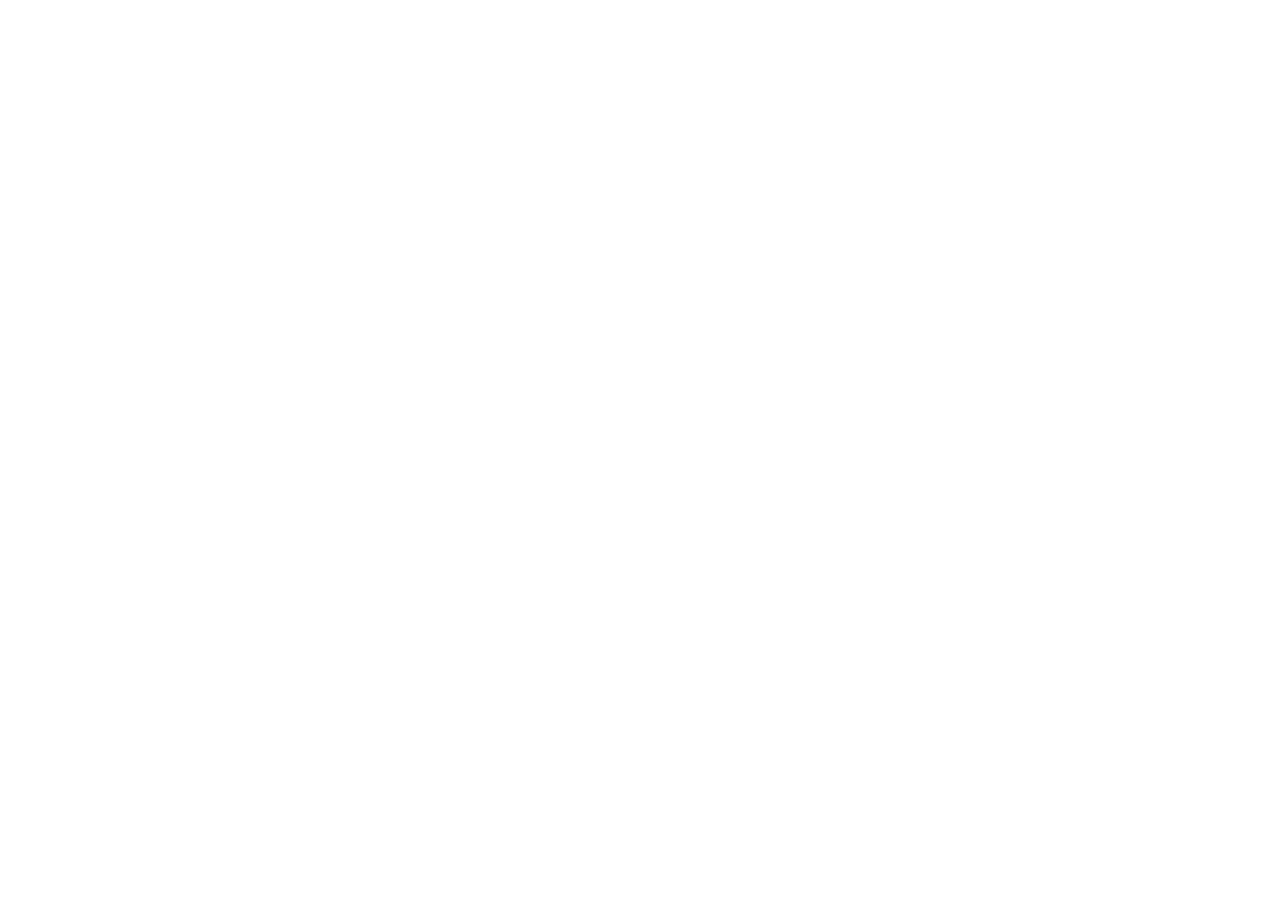
==== index.html @ 466420dc "Initial commit" ====
<!DOCTYPE html>
<html lang="en">
<head>
  <meta charset="UTF-8">
  <title>Star Wars Responsive Challenge</title>

  <!-- Responsive viewport tag, tells small screens that it's responsive -->
  <meta name="viewport" content="width=device-width, initial-scale=1">

  <!-- Normalize.css, a cross-browser reset file -->
  <!-- Changed from remote link to link within the project -->
  <link href="styles/normalize.css" type="text/css" rel="stylesheet">

  <!-- Google Font -->
  <link href="https://fonts.googleapis.com/css?family=Roboto:400,700" rel="stylesheet">

  <!-- Stylesheets -->
  <link href="styles/grid.css" type="text/css" rel="stylesheet">
  <link href="styles/main.css" type="text/css" rel="stylesheet">

</head>
<body>
  
</body>
</html>
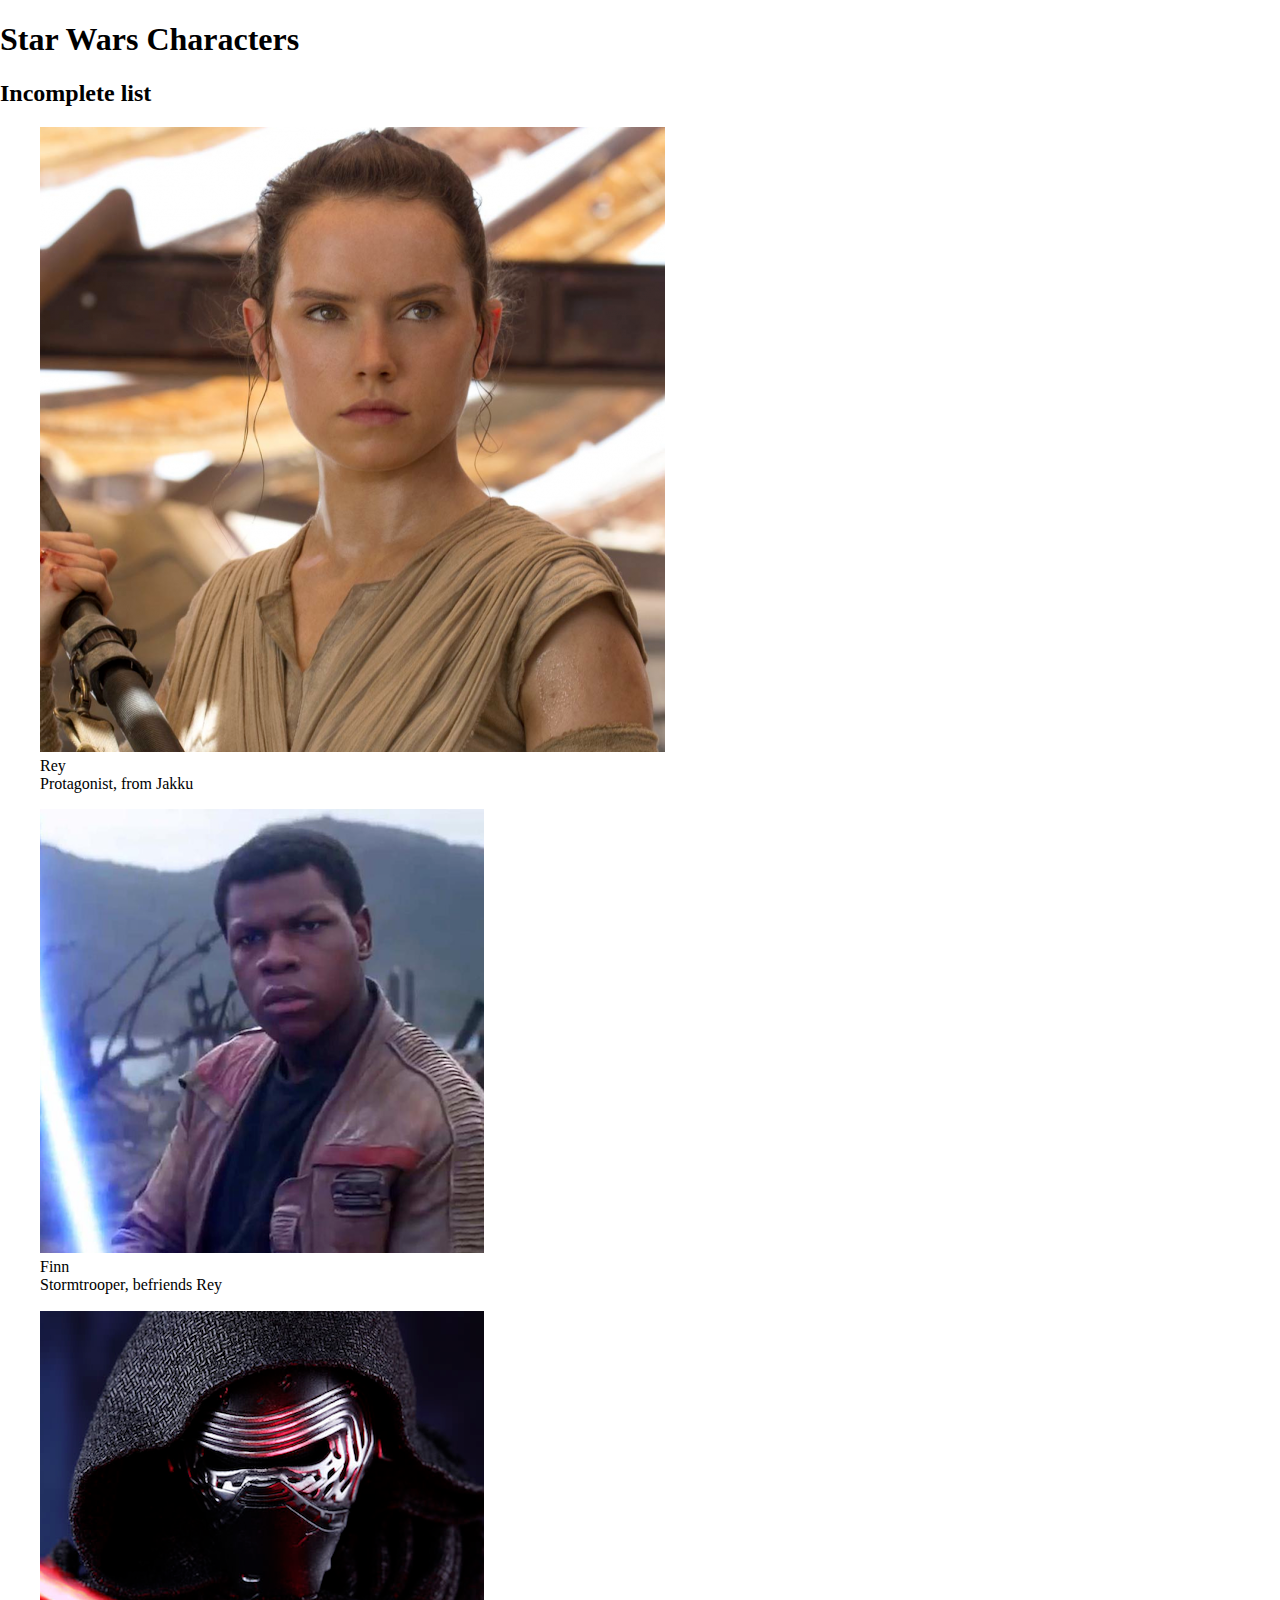
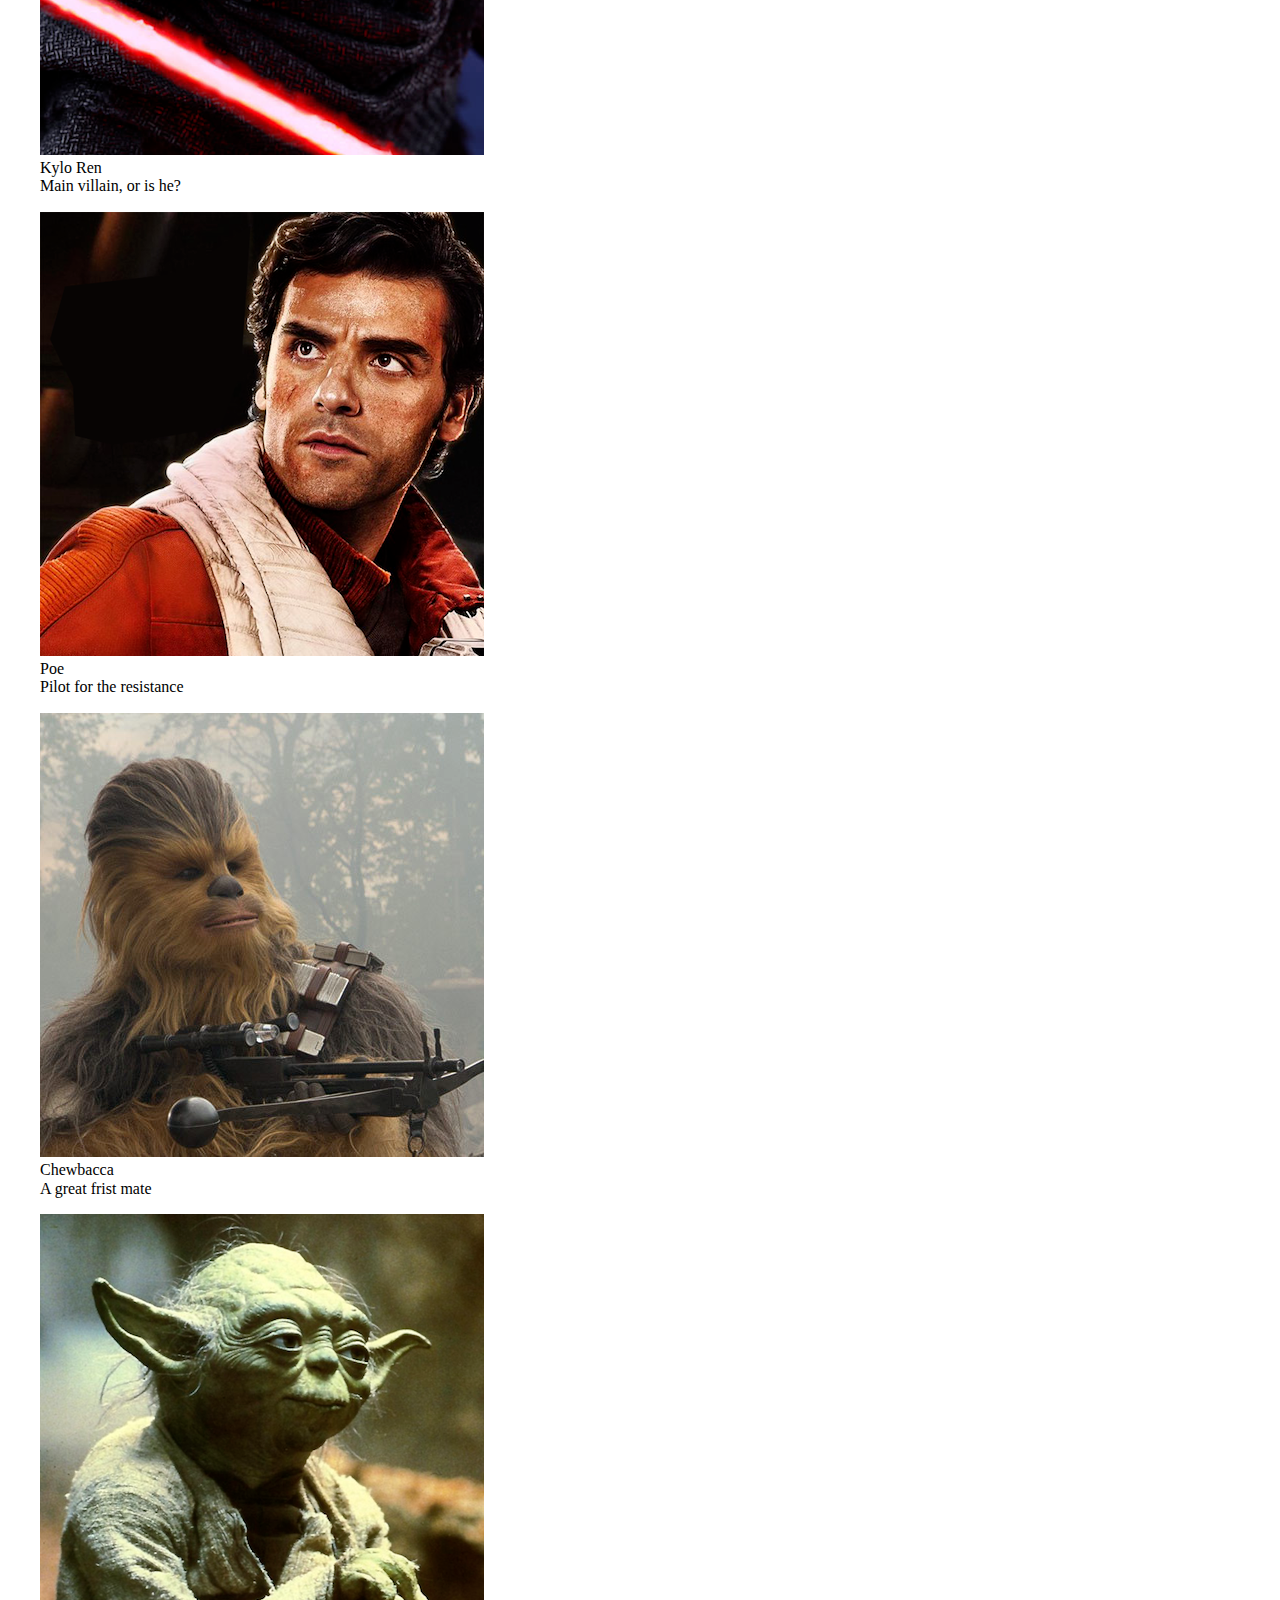
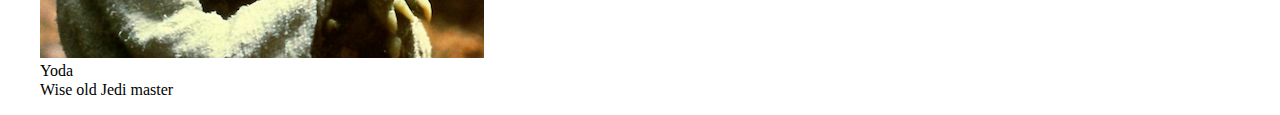
==== commit 3ad3ca28: "Add HTML content and shell CSS" ====
--- a/index.html
+++ b/index.html
@@ -20,6 +20,60 @@
 
 </head>
 <body>
-  
+  <header role="banner" class="header">
+    <h1 class="header__title">Star Wars Characters</h1>
+    <h2 class="header__subtitle">Incomplete list</h2>
+  </header>
+
+  <main role="main">
+    <figure class="card">
+      <img src="images/rey_square.png" class="card__pic" alt="Rey">
+      <figcaption class="caption">
+        <div class="caption__name">Rey</div>
+        <div class="caption__detail">Protagonist, from Jakku</div>
+      </figcaption>
+    </figure>
+
+    <figure class="card">
+      <img src="images/finn_square.png" class="card__pic" alt="Finn">
+      <figcaption class="caption">
+        <div class="caption__name">Finn</div>
+        <div class="caption__detail">Stormtrooper, befriends Rey</div>
+      </figcaption>
+    </figure>
+
+    <figure class="card">
+      <img src="images/kylo_square.png" class="card__pic" alt="Kylo Ren">
+      <figcaption class="caption">
+        <div class="caption__name">Kylo Ren</div>
+        <div class="caption__detail">Main villain, or is he?</div>
+      </figcaption>
+    </figure>
+
+    <figure class="card">
+      <img src="images/poe_square.png" class="card__pic" alt="Poe">
+      <figcaption class="caption">
+        <div class="caption__name">Poe</div>
+        <div class="caption__detail">Pilot for the resistance</div>
+      </figcaption>
+    </figure>
+
+    <figure class="card">
+      <img src="images/chewbacca_square.png" class="card__pic" alt="Chewbacca">
+      <figcaption class="caption">
+        <div class="caption__name">Chewbacca</div>
+        <div class="caption__detail">A great frist mate</div>
+      </figcaption>
+    </figure>
+
+    <figure class="card">
+      <img src="images/yoda_square.png" class="card__pic" alt="Yoda">
+      <figcaption class="caption">
+        <div class="caption__name">Yoda</div>
+        <div class="caption__detail">Wise old Jedi master</div>
+      </figcaption>
+    </figure>
+  </main>
+
 </body>
 </html>
--- a/styles/main.css
+++ b/styles/main.css
@@ -0,0 +1,37 @@
+/* Using BEM naming */
+
+/* Header */
+
+.header {
+
+}
+
+.header__title {
+
+}
+
+.header__subtitle {
+
+}
+
+/* Cards */
+
+.card {
+
+}
+
+.card__pic {
+
+}
+
+.caption {
+
+}
+
+.caption__name {
+
+}
+
+.caption__detail {
+
+}
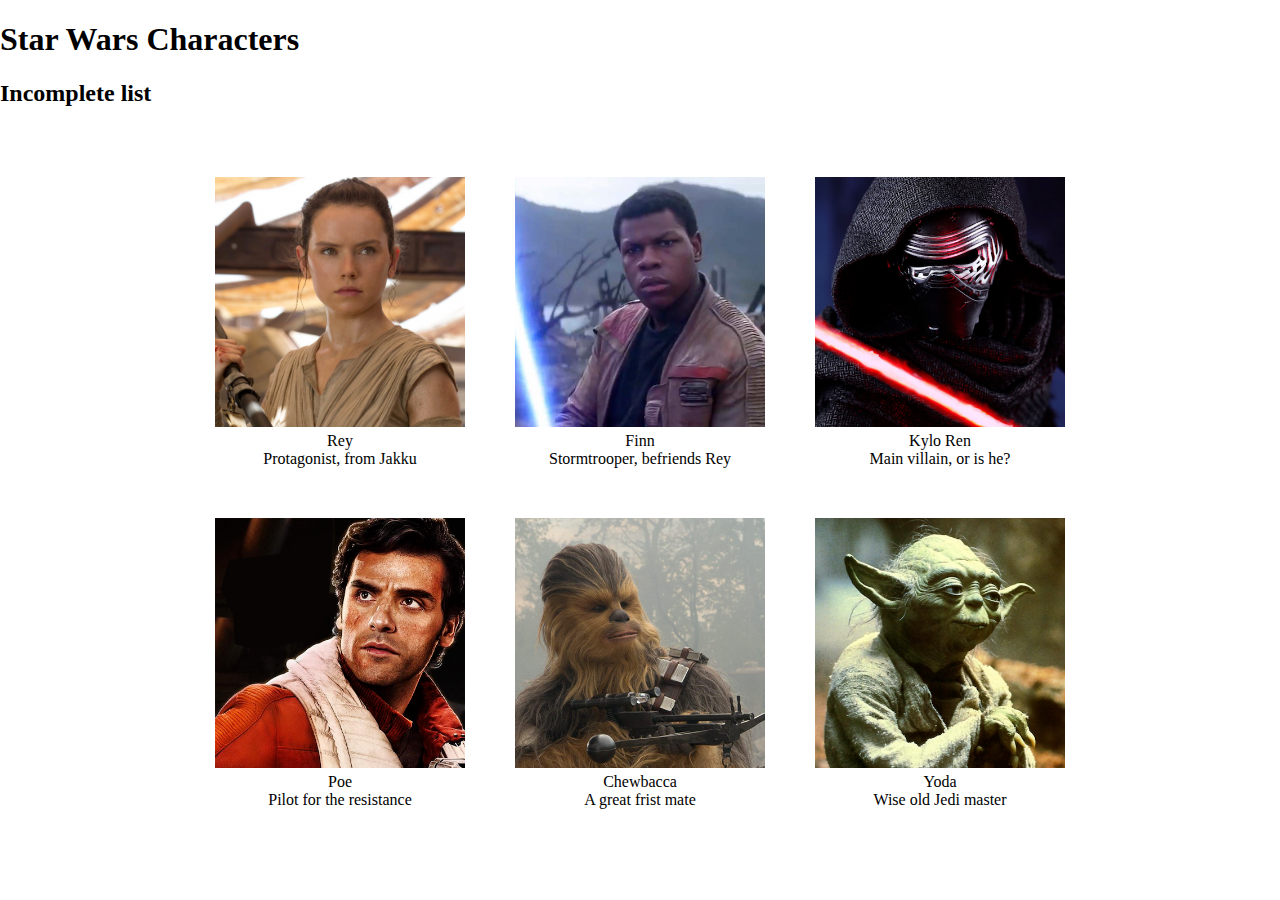
==== commit 4ec0566e: "Fix grid spacing/sizing" ====
--- a/index.html
+++ b/index.html
@@ -26,53 +26,72 @@
   </header>
 
   <main role="main">
-    <figure class="card">
-      <img src="images/rey_square.png" class="card__pic" alt="Rey">
-      <figcaption class="caption">
-        <div class="caption__name">Rey</div>
-        <div class="caption__detail">Protagonist, from Jakku</div>
-      </figcaption>
-    </figure>
+    <div class="card-stack grid-container">
+      <!-- Classes card-stack and grid-container are both just on this DIV, but
+           are different classes to separate concerns of grid functionality
+           (grid-container) and display (card-stack). -->
+      <div class="col">
+        <figure class="card">
+          <!-- Like card-stack and grid-container above, card is for display and
+               col is for grid. -->
+          <img src="images/rey_square.png" class="card__pic" alt="Rey" width="250">
+          <figcaption class="caption">
+            <div class="caption__name">Rey</div>
+            <div class="caption__detail">Protagonist, from Jakku</div>
+          </figcaption>
+        </figure>
+      </div>
 
-    <figure class="card">
-      <img src="images/finn_square.png" class="card__pic" alt="Finn">
-      <figcaption class="caption">
-        <div class="caption__name">Finn</div>
-        <div class="caption__detail">Stormtrooper, befriends Rey</div>
-      </figcaption>
-    </figure>
+      <div class="col">
+        <figure class="card">
+          <img src="images/finn_square.png" class="card__pic" alt="Finn" width="250">
+          <figcaption class="caption">
+            <div class="caption__name">Finn</div>
+            <div class="caption__detail">Stormtrooper, befriends Rey</div>
+          </figcaption>
+        </figure>
+      </div>
 
-    <figure class="card">
-      <img src="images/kylo_square.png" class="card__pic" alt="Kylo Ren">
-      <figcaption class="caption">
-        <div class="caption__name">Kylo Ren</div>
-        <div class="caption__detail">Main villain, or is he?</div>
-      </figcaption>
-    </figure>
+      <div class="col">
+        <figure class="card">
+          <img src="images/kylo_square.png" class="card__pic" alt="Kylo Ren" width="250">
+          <figcaption class="caption">
+            <div class="caption__name">Kylo Ren</div>
+            <div class="caption__detail">Main villain, or is he?</div>
+          </figcaption>
+        </figure>
+      </div>
 
-    <figure class="card">
-      <img src="images/poe_square.png" class="card__pic" alt="Poe">
-      <figcaption class="caption">
-        <div class="caption__name">Poe</div>
-        <div class="caption__detail">Pilot for the resistance</div>
-      </figcaption>
-    </figure>
+      <div class="col">
+        <figure class="card">
+          <img src="images/poe_square.png" class="card__pic" alt="Poe" width="250">
+          <figcaption class="caption">
+            <div class="caption__name">Poe</div>
+            <div class="caption__detail">Pilot for the resistance</div>
+          </figcaption>
+        </figure>
+      </div>
 
-    <figure class="card">
-      <img src="images/chewbacca_square.png" class="card__pic" alt="Chewbacca">
-      <figcaption class="caption">
-        <div class="caption__name">Chewbacca</div>
-        <div class="caption__detail">A great frist mate</div>
-      </figcaption>
-    </figure>
+      <div class="col">
+        <figure class="card">
+          <img src="images/chewbacca_square.png" class="card__pic" alt="Chewbacca" width="250">
+          <figcaption class="caption">
+            <div class="caption__name">Chewbacca</div>
+            <div class="caption__detail">A great frist mate</div>
+          </figcaption>
+        </figure>
+      </div>
 
-    <figure class="card">
-      <img src="images/yoda_square.png" class="card__pic" alt="Yoda">
-      <figcaption class="caption">
-        <div class="caption__name">Yoda</div>
-        <div class="caption__detail">Wise old Jedi master</div>
-      </figcaption>
-    </figure>
+      <div class="col">
+        <figure class="card">
+          <img src="images/yoda_square.png" class="card__pic" alt="Yoda" width="250">
+          <figcaption class="caption">
+            <div class="caption__name">Yoda</div>
+            <div class="caption__detail">Wise old Jedi master</div>
+          </figcaption>
+        </figure>
+      </div>
+    </div>
   </main>
 
 </body>
--- a/styles/grid.css
+++ b/styles/grid.css
@@ -0,0 +1,79 @@
+/* Using float:left grid, in style practiced in earlier exercise. Am attempting
+ * to do so without peeking at previous implementation.
+ */
+
+/* Assignment is to implement a grid system that switches between 2 rows of 3
+ * for desktop and single-column for mobile. I'd like to add a third state that
+ * displays 3 rows of 2 in a mobile device in landscape orientation or a tablet.
+ */
+
+/* Since I want to have breakpoints such that each item can be on its own, with
+ * a pair, or part of a triplet, rows are basically useless. I'm keeping the
+ * .col syntax because that makes sense to me, but each item is basically a
+ * column and a row of its own, so the typical float settings for a responsive
+ * design are contained in .col::before and .col::after, instead of the
+ * equivalent row pseudo-elements.
+ */
+
+ html {
+   box-sizing: border-box;
+ }
+
+ *, *::before, *::after {
+   box-sizing: inherit;
+ }
+
+/* Grid-container houses some of the functionality of a row, while the rest is
+ * absorbed into the .col class */
+
+.grid-container {
+  margin: auto;
+  min-width: 350px;
+  max-width: 950px;
+  overflow: auto; /* To fix issue of container div having no height */
+  padding: 25px;
+}
+
+/* Clear fix */
+
+.col::before, .col::after {
+  content: '';
+  display: table;
+}
+
+.col::after {
+  clear: both;
+}
+
+/* Grid properties for the card itself */
+.card {
+  margin: auto;
+  width: 250px;
+}
+
+/* Default: phones/devices under 640px */
+
+.col {
+  float: left;
+  margin: 0;
+  padding: 25px;
+  text-align: center;
+  min-width: 300px;
+}
+
+/* Bigger phones in landscape, and tablets */
+
+@media only screen and (min-width: 640px) and (max-width: 1024px) {
+  .col {
+    width: 50%;
+  }
+}
+
+/* Desktop/laptop, and bigger tablets in landscape */
+
+@media only screen and (min-width: 1024px) {
+  .col {
+    width: 33.333333%;
+    width: calc(100% / 3);
+  }
+}
--- a/styles/main.css
+++ b/styles/main.css
@@ -16,12 +16,16 @@
 
 /* Cards */
 
-.card {
+.card-stack {
+
+}
+
+.card { /* Only place display properties here. Grid/size are in grid.css */
 
 }
 
 .card__pic {
-
+  width: 100%;
 }
 
 .caption {
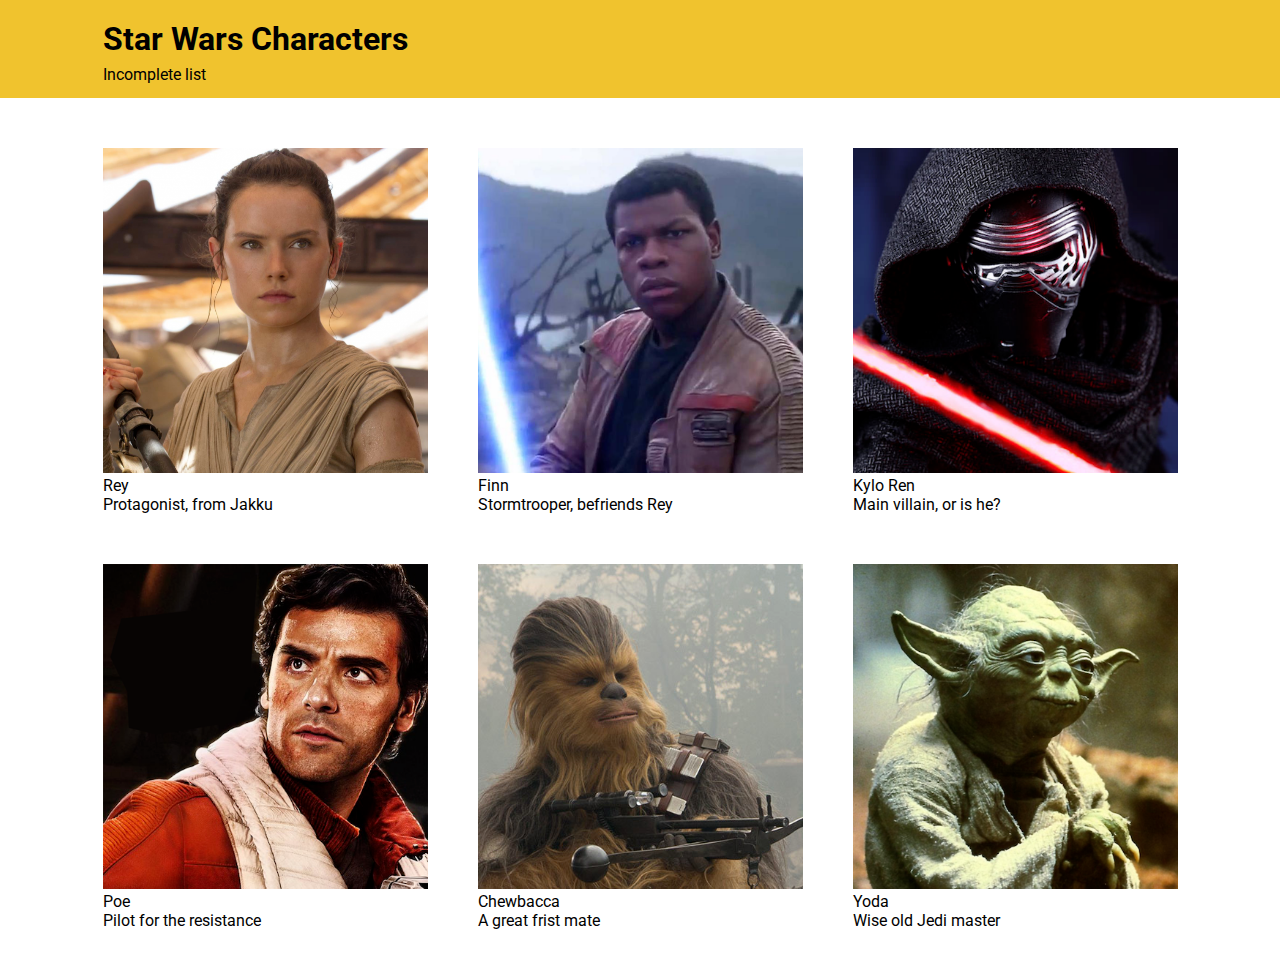
==== commit 7ecf75c0: "Style header - done for day" ====
--- a/index.html
+++ b/index.html
@@ -21,8 +21,12 @@
 </head>
 <body>
   <header role="banner" class="header">
-    <h1 class="header__title">Star Wars Characters</h1>
-    <h2 class="header__subtitle">Incomplete list</h2>
+    <div class="grid-container header">
+      <div class="col header">
+        <h1 class="header__title">Star Wars Characters</h1>
+        <h2 class="header__subtitle">Incomplete list</h2>
+      </div>
+    </div>
   </header>
 
   <main role="main">
--- a/styles/grid.css
+++ b/styles/grid.css
@@ -28,8 +28,8 @@
 
 .grid-container {
   margin: auto;
-  min-width: 350px;
-  max-width: 950px;
+  min-width: 425px;
+  max-width: 1175px;
   overflow: auto; /* To fix issue of container div having no height */
   padding: 25px;
 }
@@ -48,7 +48,7 @@
 /* Grid properties for the card itself */
 .card {
   margin: auto;
-  width: 250px;
+  width: 325px;
 }
 
 /* Default: phones/devices under 640px */
@@ -57,13 +57,12 @@
   float: left;
   margin: 0;
   padding: 25px;
-  text-align: center;
-  min-width: 300px;
+  min-width: 375px;
 }
 
 /* Bigger phones in landscape, and tablets */
 
-@media only screen and (min-width: 640px) and (max-width: 1024px) {
+@media only screen and (min-width: 640px) and (max-width: 1175px) {
   .col {
     width: 50%;
   }
@@ -71,7 +70,7 @@
 
 /* Desktop/laptop, and bigger tablets in landscape */
 
-@media only screen and (min-width: 1024px) {
+@media only screen and (min-width: 1175px) {
   .col {
     width: 33.333333%;
     width: calc(100% / 3);
--- a/styles/main.css
+++ b/styles/main.css
@@ -1,17 +1,34 @@
 /* Using BEM naming */
 
+/* Global */
+
+body {
+  font-family: 'Roboto', Arial, sans-serif;
+}
+
 /* Header */
+/* A good number of these are to offset positioning behaviors inherited from
+ * .col and .grid-container, which were added to align the page title with the
+ * cards, as indicated on the design */
 
 .header {
-
+  background-color: #f0c32e;
+  overflow: auto; /* Eliminates white space above header */
+  padding-top: 0;
+  padding-bottom: 0;
+  width: 100%;
 }
 
 .header__title {
-
+  margin-bottom: 8px;
+  width: 100%;
 }
 
 .header__subtitle {
-
+  font-weight: 400;
+  font-size: 16px;
+  margin-top: 0;
+  width: 100%;
 }
 
 /* Cards */
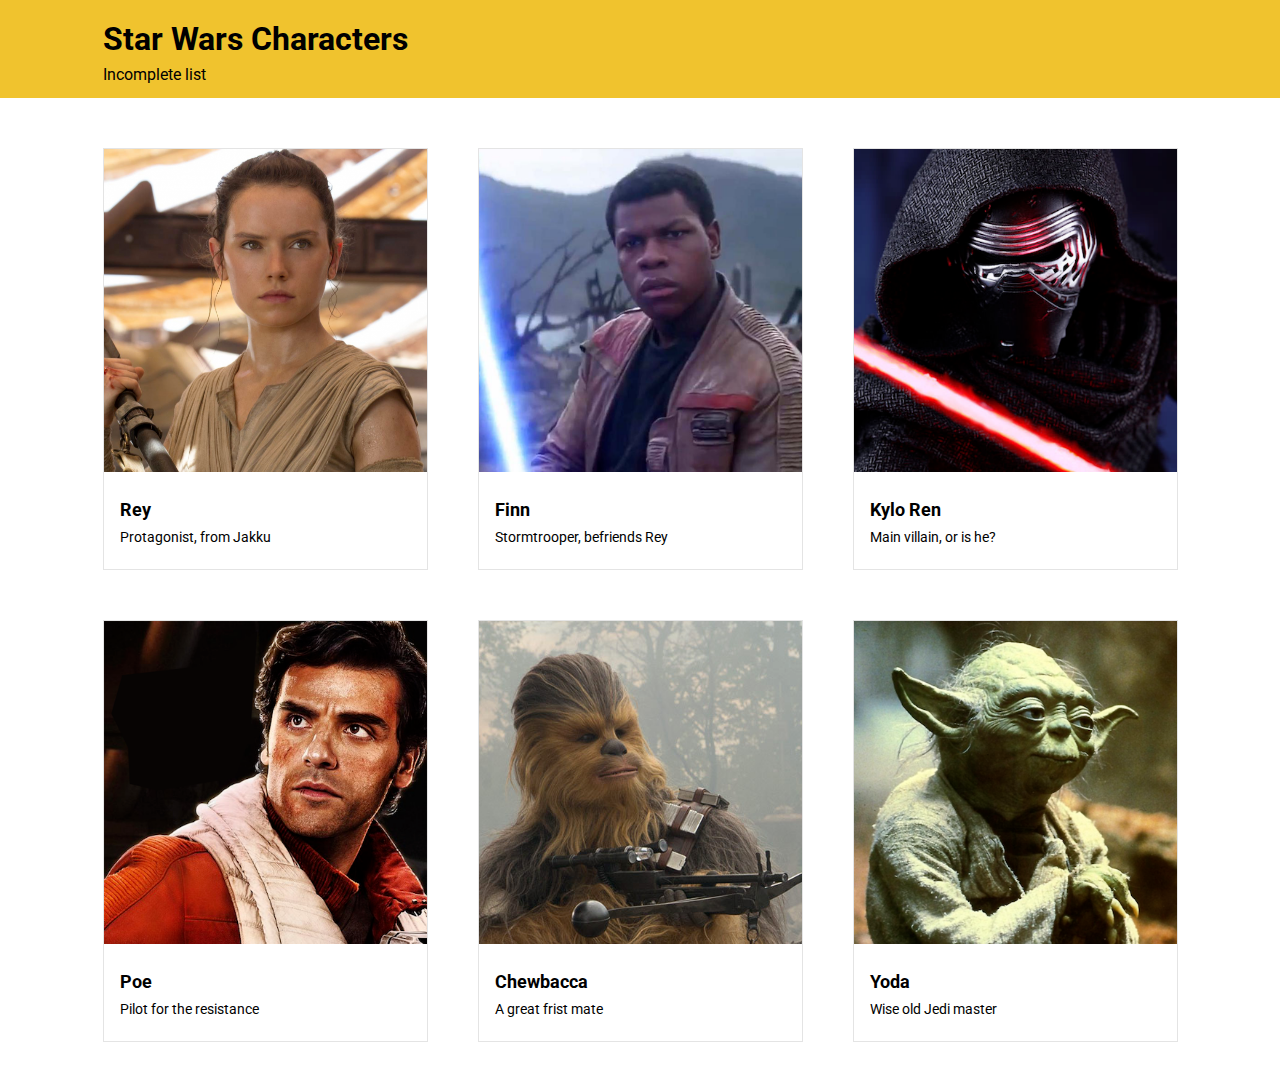
==== commit 1edd2a86: "Style cards" ====
--- a/index.html
+++ b/index.html
@@ -17,12 +17,12 @@
   <!-- Stylesheets -->
   <link href="styles/grid.css" type="text/css" rel="stylesheet">
   <link href="styles/main.css" type="text/css" rel="stylesheet">
+</head>
 
-</head>
 <body>
   <header role="banner" class="header">
-    <div class="grid-container header">
-      <div class="col header">
+    <div class="grid-container grid-container--header">
+      <div class="col-3 col--header">
         <h1 class="header__title">Star Wars Characters</h1>
         <h2 class="header__subtitle">Incomplete list</h2>
       </div>
--- a/styles/grid.css
+++ b/styles/grid.css
@@ -1,7 +1,3 @@
-/* Using float:left grid, in style practiced in earlier exercise. Am attempting
- * to do so without peeking at previous implementation.
- */
-
 /* Assignment is to implement a grid system that switches between 2 rows of 3
  * for desktop and single-column for mobile. I'd like to add a third state that
  * displays 3 rows of 2 in a mobile device in landscape orientation or a tablet.
@@ -10,9 +6,7 @@
 /* Since I want to have breakpoints such that each item can be on its own, with
  * a pair, or part of a triplet, rows are basically useless. I'm keeping the
  * .col syntax because that makes sense to me, but each item is basically a
- * column and a row of its own, so the typical float settings for a responsive
- * design are contained in .col::before and .col::after, instead of the
- * equivalent row pseudo-elements.
+ * column and a row of its own, so the Clearfix is therefore not needed.
  */
 
  html {
@@ -24,7 +18,7 @@
  }
 
 /* Grid-container houses some of the functionality of a row, while the rest is
- * absorbed into the .col class */
+ * absorbed into the .col class sizing */
 
 .grid-container {
   margin: auto;
@@ -34,30 +28,27 @@
   padding: 25px;
 }
 
-/* Clear fix */
-
-.col::before, .col::after {
-  content: '';
-  display: table;
+.grid-container--header {
+  padding-top: 0;
+  padding-bottom: 0;
 }
 
-.col::after {
-  clear: both;
-}
-
-/* Grid properties for the card itself */
-.card {
-  margin: auto;
+.card { /* Only grid properties here. Display properties in main.css */
   width: 325px;
 }
 
 /* Default: phones/devices under 640px */
 
-.col {
+.col, .col-3 {
   float: left;
   margin: 0;
   padding: 25px;
   min-width: 375px;
+}
+
+.col--header {
+  padding-top: 0;
+  padding-bottom: 0;
 }
 
 /* Bigger phones in landscape, and tablets */
@@ -70,7 +61,7 @@
 
 /* Desktop/laptop, and bigger tablets in landscape */
 
-@media only screen and (min-width: 1175px) {
+@media only screen and (min-width: 1176px) {
   .col {
     width: 33.333333%;
     width: calc(100% / 3);
--- a/styles/main.css
+++ b/styles/main.css
@@ -33,12 +33,9 @@
 
 /* Cards */
 
-.card-stack {
-
-}
-
 .card { /* Only place display properties here. Grid/size are in grid.css */
-
+  border: 1px solid #e4e4e4;
+  margin: auto;
 }
 
 .card__pic {
@@ -46,13 +43,15 @@
 }
 
 .caption {
-
+  margin: 24px 16px;
 }
 
 .caption__name {
-
+  font-size: 18px;
+  font-weight: 700;
 }
 
 .caption__detail {
-
+  font-size: 14px;
+  margin-top: 8px;
 }
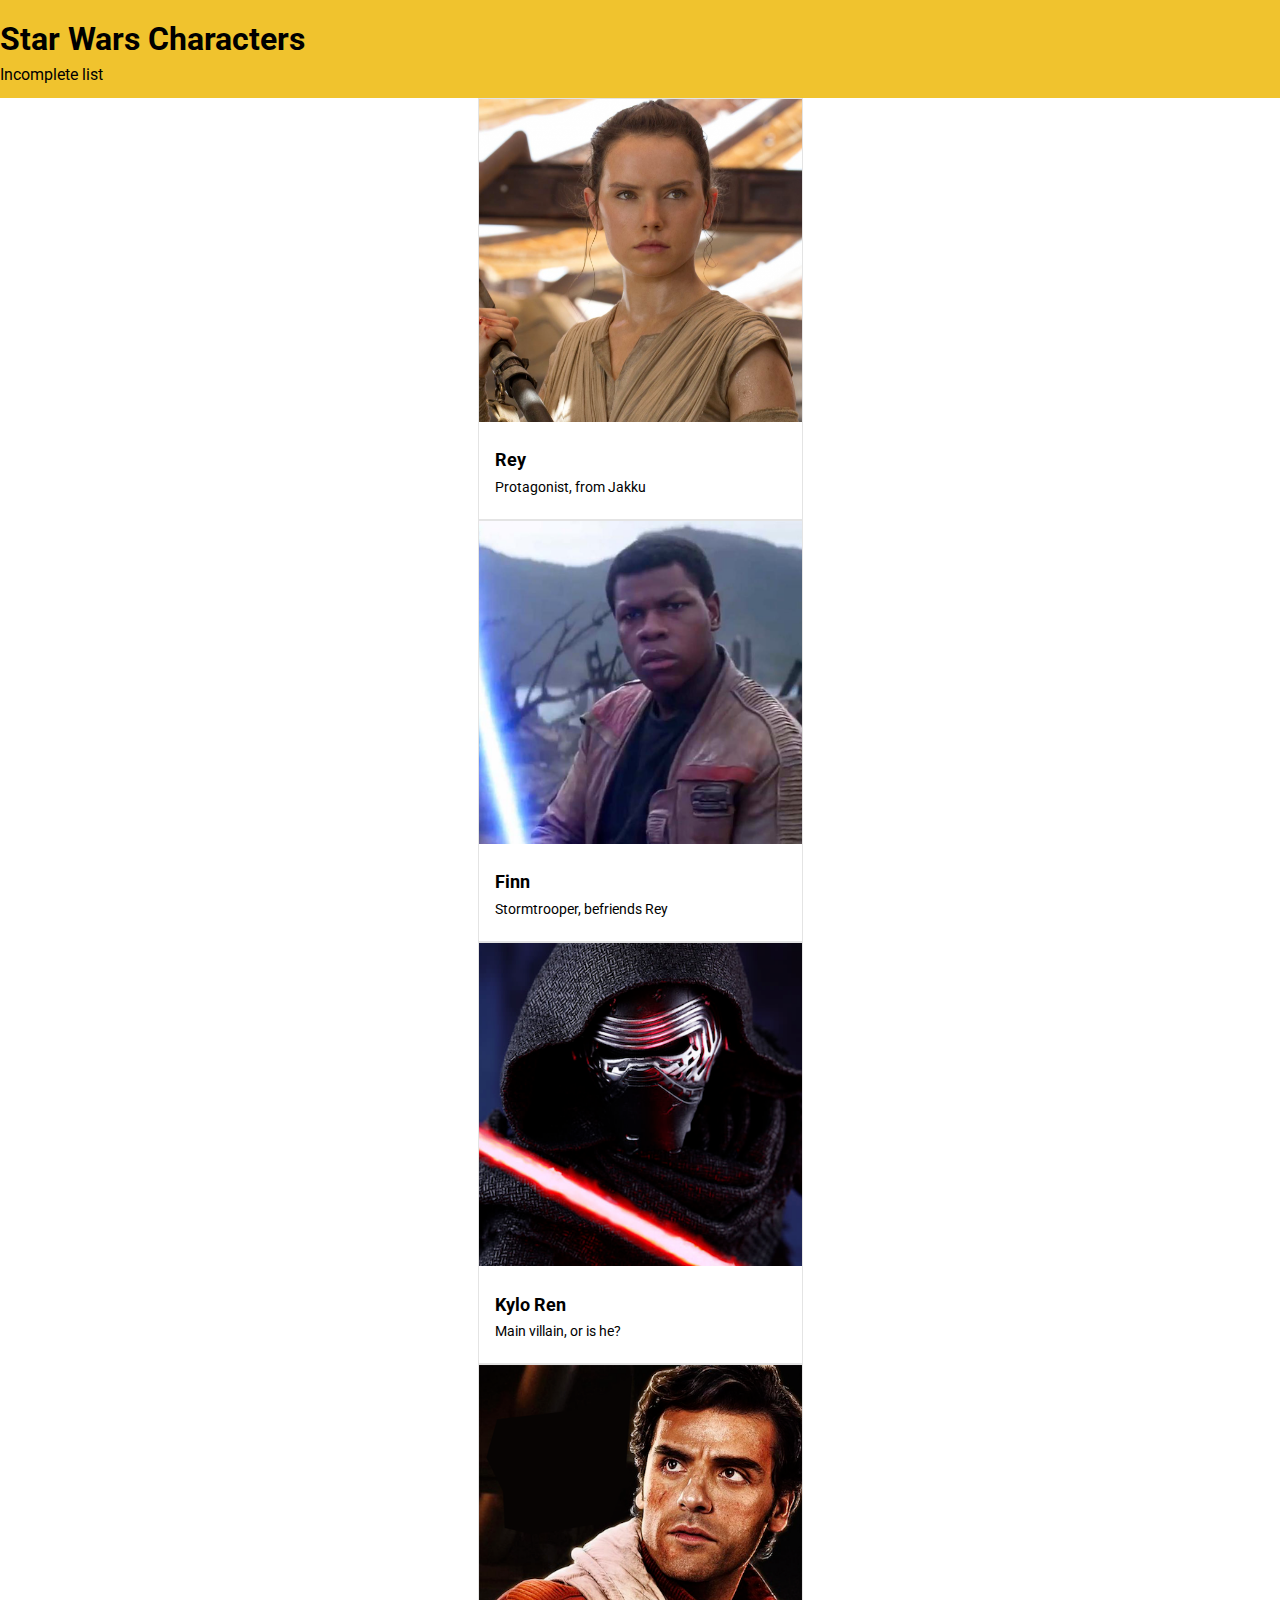
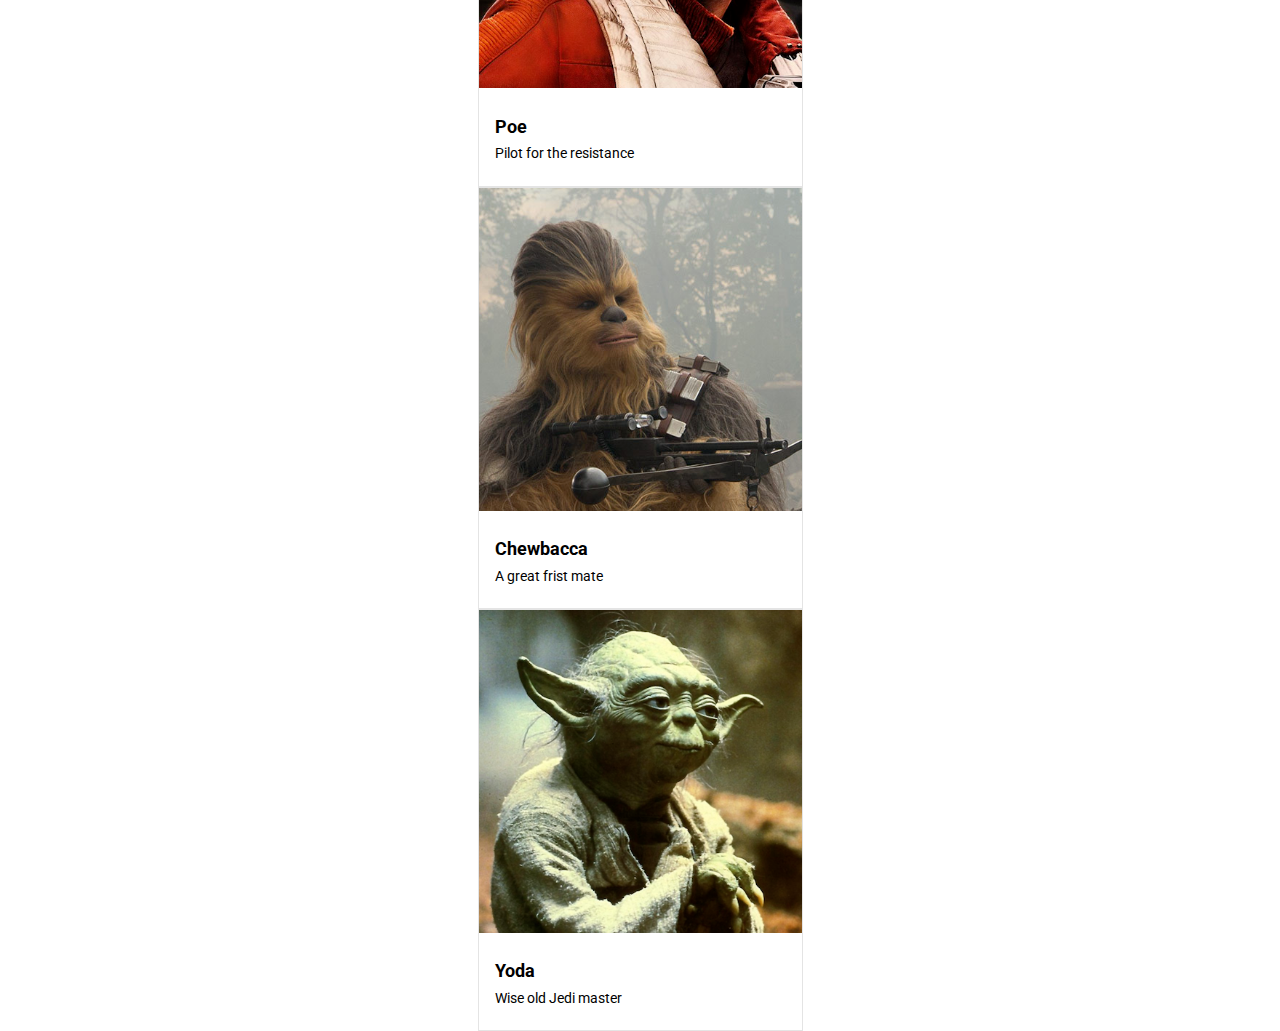
==== commit 6fb95796: "Add bonus feature!" ====
--- a/index.html
+++ b/index.html
@@ -21,8 +21,8 @@
 
 <body>
   <header role="banner" class="header">
-    <div class="grid-container grid-container--header">
-      <div class="col-3 col--header">
+    <div class="row row--header">
+      <div class="col-12 col--header">
         <h1 class="header__title">Star Wars Characters</h1>
         <h2 class="header__subtitle">Incomplete list</h2>
       </div>
@@ -30,11 +30,11 @@
   </header>
 
   <main role="main">
-    <div class="card-stack grid-container">
+    <div class="row">
       <!-- Classes card-stack and grid-container are both just on this DIV, but
            are different classes to separate concerns of grid functionality
            (grid-container) and display (card-stack). -->
-      <div class="col">
+      <div class="col-4">
         <figure class="card">
           <!-- Like card-stack and grid-container above, card is for display and
                col is for grid. -->
@@ -46,7 +46,7 @@
         </figure>
       </div>
 
-      <div class="col">
+      <div class="col-4">
         <figure class="card">
           <img src="images/finn_square.png" class="card__pic" alt="Finn" width="250">
           <figcaption class="caption">
@@ -56,7 +56,7 @@
         </figure>
       </div>
 
-      <div class="col">
+      <div class="col-4">
         <figure class="card">
           <img src="images/kylo_square.png" class="card__pic" alt="Kylo Ren" width="250">
           <figcaption class="caption">
@@ -65,8 +65,10 @@
           </figcaption>
         </figure>
       </div>
+    </div>
 
-      <div class="col">
+    <div class="row">
+      <div class="col-4">
         <figure class="card">
           <img src="images/poe_square.png" class="card__pic" alt="Poe" width="250">
           <figcaption class="caption">
@@ -76,7 +78,7 @@
         </figure>
       </div>
 
-      <div class="col">
+      <div class="col-4">
         <figure class="card">
           <img src="images/chewbacca_square.png" class="card__pic" alt="Chewbacca" width="250">
           <figcaption class="caption">
@@ -86,7 +88,7 @@
         </figure>
       </div>
 
-      <div class="col">
+      <div class="col-4">
         <figure class="card">
           <img src="images/yoda_square.png" class="card__pic" alt="Yoda" width="250">
           <figcaption class="caption">
@@ -98,5 +100,6 @@
     </div>
   </main>
 
+<script src="bonus.js" type="text/javascript"></script>
 </body>
 </html>
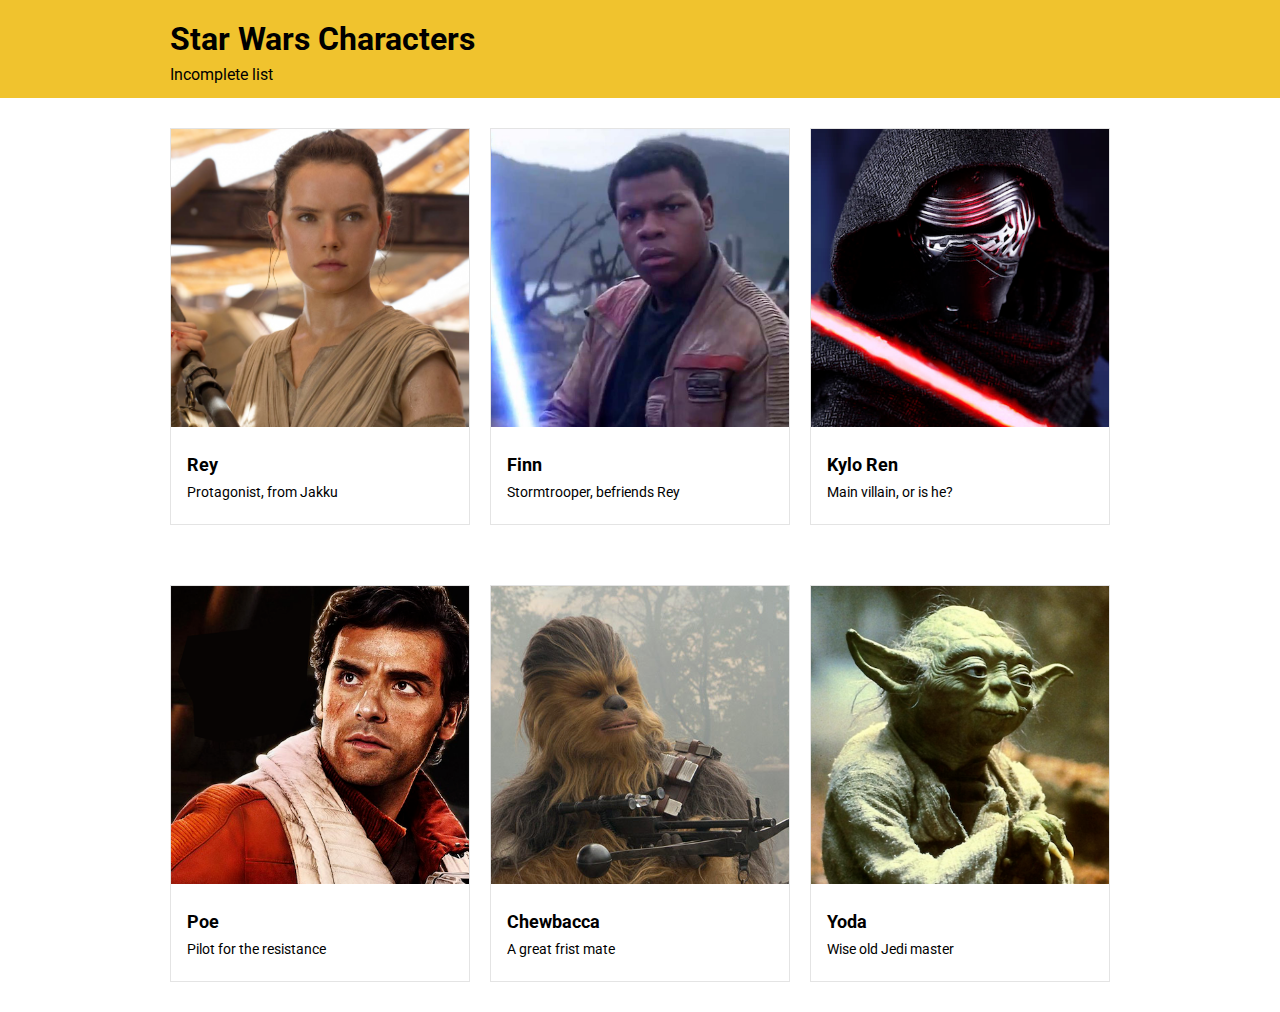
==== commit 07474f23: "Initial commit" ====
--- a/index.html
+++ b/index.html
@@ -9,14 +9,14 @@
 
   <!-- Normalize.css, a cross-browser reset file -->
   <!-- Changed from remote link to link within the project -->
-  <link href="styles/normalize.css" type="text/css" rel="stylesheet">
+  <link href="normalize.css" type="text/css" rel="stylesheet">
 
   <!-- Google Font -->
   <link href="https://fonts.googleapis.com/css?family=Roboto:400,700" rel="stylesheet">
 
   <!-- Stylesheets -->
-  <link href="styles/grid.css" type="text/css" rel="stylesheet">
-  <link href="styles/main.css" type="text/css" rel="stylesheet">
+  <link href="grid.css" type="text/css" rel="stylesheet">
+  <link href="main.css" type="text/css" rel="stylesheet">
 </head>
 
 <body>
@@ -100,6 +100,5 @@
     </div>
   </main>
 
-<script src="bonus.js" type="text/javascript"></script>
 </body>
 </html>
--- a/grid.css
+++ b/grid.css
@@ -0,0 +1,59 @@
+ html {
+   box-sizing: border-box;
+ }
+
+ *, *::before, *::after {
+   box-sizing: inherit;
+ }
+
+/* Clearfix */
+
+.row::after {
+  clear: both;
+}
+
+.row::before, .row::after {
+  content: '';
+  display: table;
+}
+
+
+.row {
+  margin: auto;
+  max-width: 1000px;
+  overflow: auto; /* To fix issue of container div having no height */
+  padding: 20px;
+}
+
+.row--header {
+  padding-top: 0;
+  padding-bottom: 0;
+}
+
+/* Default: phones/devices under 640px */
+
+.col-4, .col-12 {
+  float: left;
+  margin: 0;
+  padding: 1.041667%; /* 20px gutters, 10px per side per col, 10px/960 (row width
+                  * minus 2*20px padding) = 1.041667% */
+  width: 100%;
+}
+
+.col-4 {
+  max-width: 320px; /* Fix uneven cols width with screens between 320 and 640 */
+}
+
+.col--header {
+  padding-top: 0;
+  padding-bottom: 0;
+}
+
+/* Bigger phones in landscape, and tablets */
+
+@media only screen and (min-width: 640px) {
+  .col-4 {
+    width: 33.333333%;
+    width: calc(100% / 3);
+  }
+}
--- a/main.css
+++ b/main.css
@@ -0,0 +1,57 @@
+/* Using BEM naming */
+
+/* Global */
+
+body {
+  font-family: 'Roboto', Arial, sans-serif;
+}
+
+/* Header */
+/* A good number of these are to offset positioning behaviors inherited from
+ * .col and .grid-container, which were added to align the page title with the
+ * cards, as indicated on the design */
+
+.header {
+  background-color: #f0c32e;
+  overflow: auto; /* Eliminates white space above header */
+  padding-top: 0;
+  padding-bottom: 0;
+  width: 100%;
+}
+
+.header__title {
+  margin-bottom: 8px;
+  width: 100%;
+}
+
+.header__subtitle {
+  font-weight: 400;
+  font-size: 16px;
+  margin-top: 0;
+  width: 100%;
+}
+
+/* Cards */
+
+.card { /* Only place display properties here. Grid/size are in grid.css */
+  border: 1px solid #e4e4e4;
+  margin: auto;
+}
+
+.card__pic {
+  width: 100%;
+}
+
+.caption {
+  margin: 24px 16px;
+}
+
+.caption__name {
+  font-size: 18px;
+  font-weight: 700;
+}
+
+.caption__detail {
+  font-size: 14px;
+  margin-top: 8px;
+}
